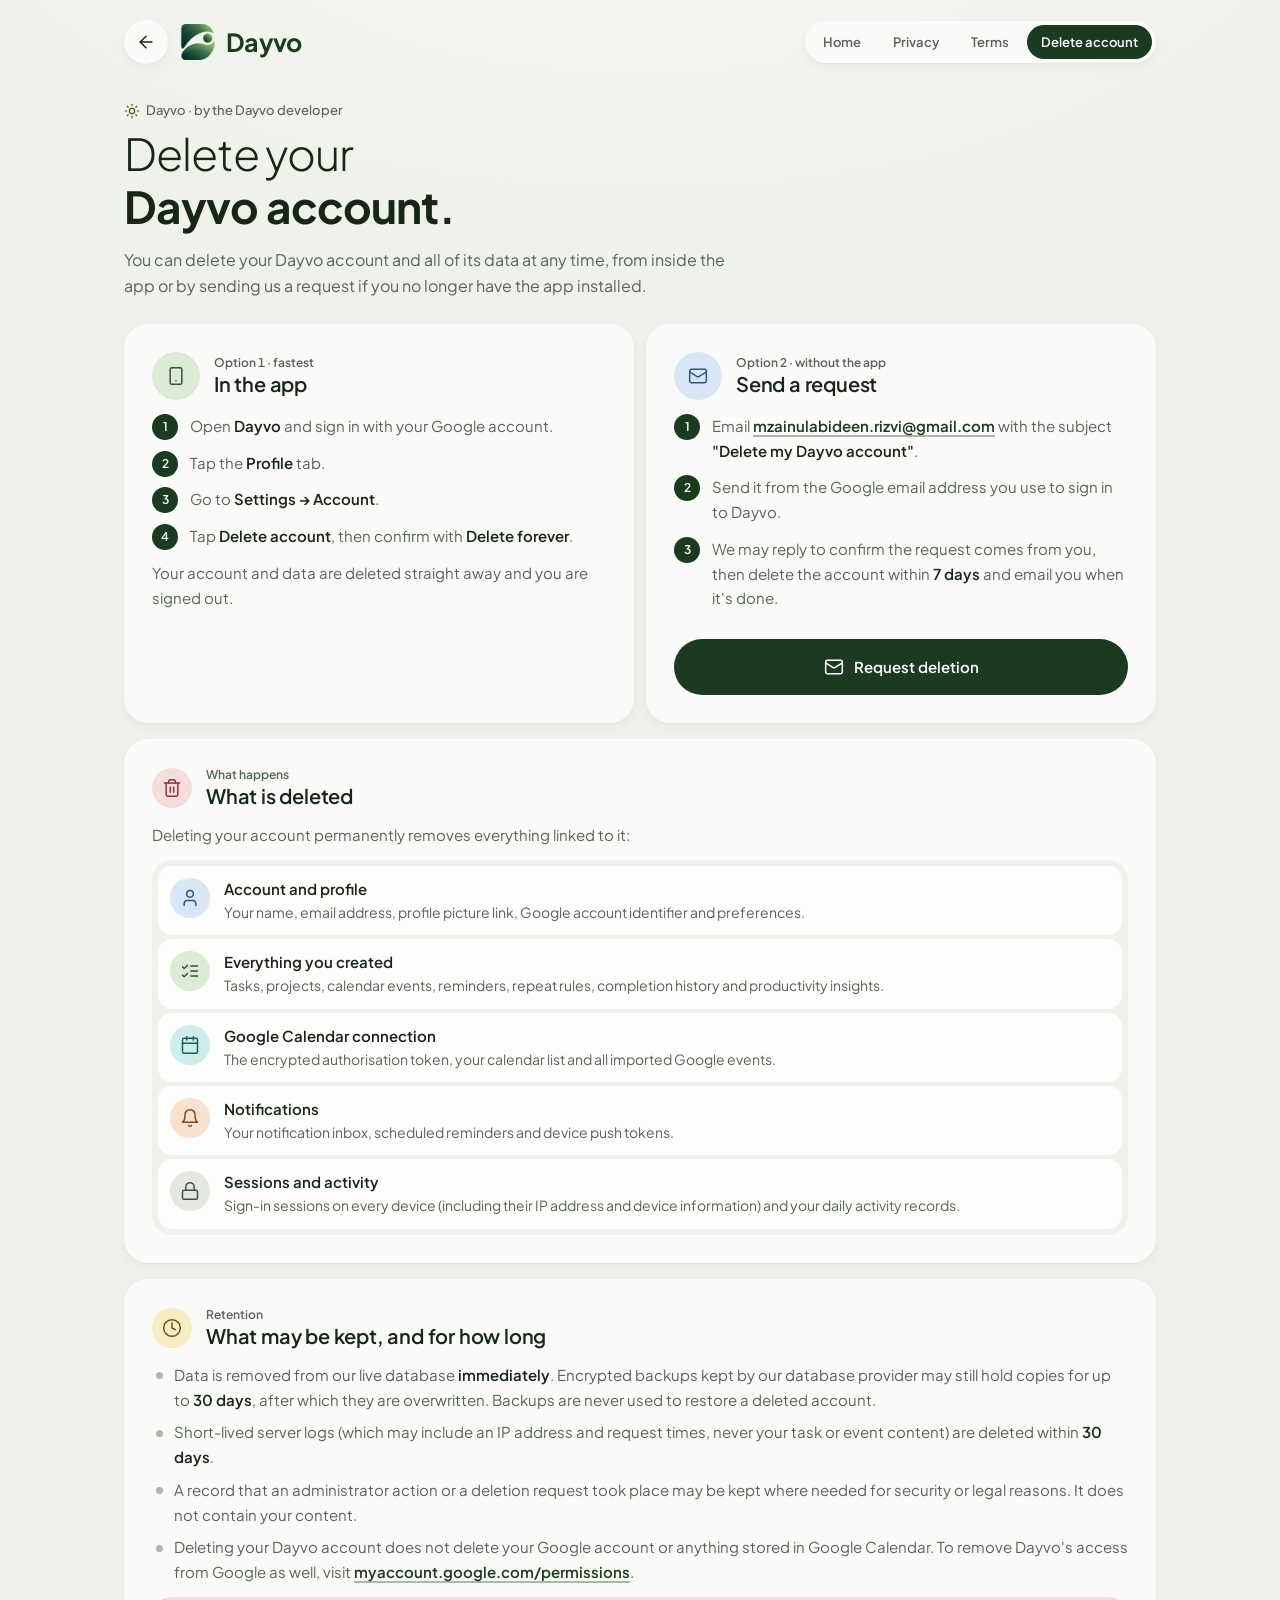
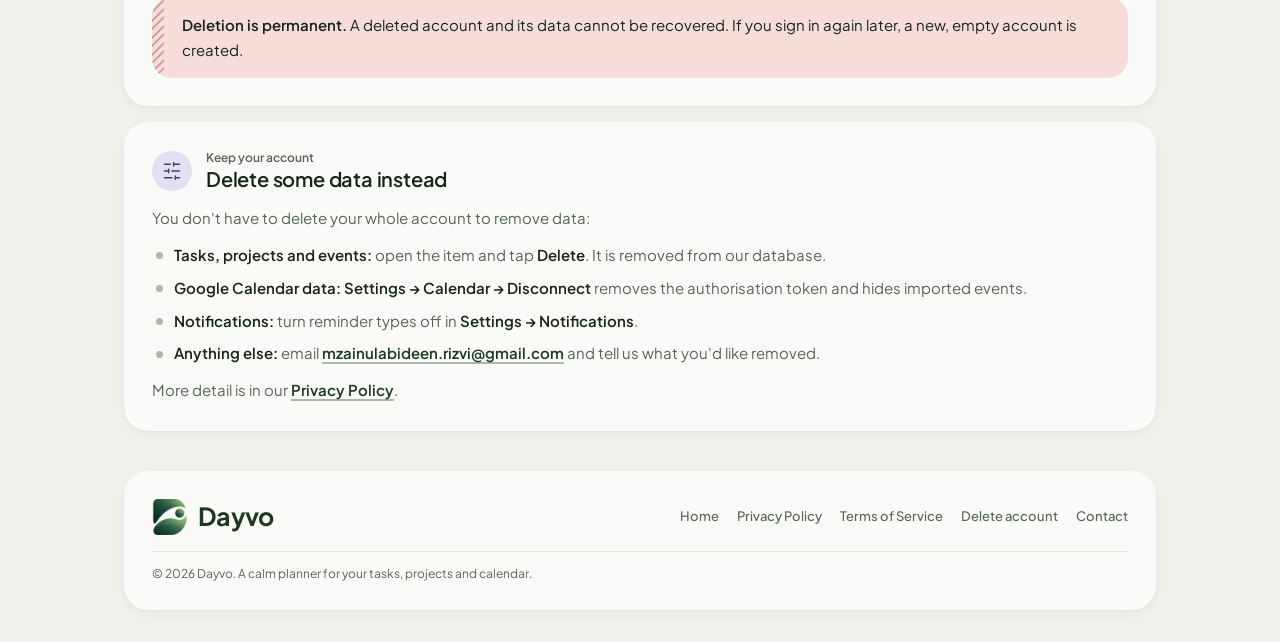
==== delete-account.html @ 05c5cc8e "Add files via upload" ====
<!doctype html>
<html lang="en">
  <head>
    <meta charset="utf-8" />
    <meta name="viewport" content="width=device-width, initial-scale=1, viewport-fit=cover" />
    <title>Delete Your Account · Dayvo</title>
    <meta
      name="description"
      content="How to delete your Dayvo account and data, in the app or by request, and what is deleted."
    />
    <meta name="theme-color" content="#EEF2EA" />
    <link rel="icon" type="image/png" href="assets/favicon.png" />
    <link rel="apple-touch-icon" href="assets/apple-touch-icon.png" />
    <link rel="preconnect" href="https://fonts.googleapis.com" />
    <link rel="preconnect" href="https://fonts.gstatic.com" crossorigin />
    <link
      rel="stylesheet"
      href="https://fonts.googleapis.com/css2?family=Plus+Jakarta+Sans:wght@300;400;500;600;700&display=swap"
    />
    <link rel="stylesheet" href="assets/styles.css" />
  </head>
  <body>
    <svg width="0" height="0" style="position: absolute" aria-hidden="true">
      <symbol id="i-back" viewBox="0 0 24 24"><path d="m12 19-7-7 7-7" /><path d="M19 12H5" /></symbol>
      <symbol id="i-chevron" viewBox="0 0 24 24"><path d="m9 18 6-6-6-6" /></symbol>
      <symbol id="i-sun" viewBox="0 0 24 24"><circle cx="12" cy="12" r="4" /><path d="M12 2v2" /><path d="M12 20v2" /><path d="m4.93 4.93 1.41 1.41" /><path d="m17.66 17.66 1.41 1.41" /><path d="M2 12h2" /><path d="M20 12h2" /><path d="m6.34 17.66-1.41 1.41" /><path d="m19.07 4.93-1.41 1.41" /></symbol>
      <symbol id="i-phone" viewBox="0 0 24 24"><rect width="14" height="20" x="5" y="2" rx="2" ry="2" /><path d="M12 18h.01" /></symbol>
      <symbol id="i-mail" viewBox="0 0 24 24"><rect width="20" height="16" x="2" y="4" rx="2" /><path d="m22 7-8.97 5.7a1.94 1.94 0 0 1-2.06 0L2 7" /></symbol>
      <symbol id="i-trash" viewBox="0 0 24 24"><path d="M3 6h18" /><path d="M19 6v14c0 1-1 2-2 2H7c-1 0-2-1-2-2V6" /><path d="M8 6V4c0-1 1-2 2-2h4c1 0 2 1 2 2v2" /><path d="M10 11v6" /><path d="M14 11v6" /></symbol>
      <symbol id="i-clock" viewBox="0 0 24 24"><circle cx="12" cy="12" r="10" /><path d="M12 6v6l4 2" /></symbol>
      <symbol id="i-list" viewBox="0 0 24 24"><path d="m3 17 2 2 4-4" /><path d="m3 7 2 2 4-4" /><path d="M13 6h8" /><path d="M13 12h8" /><path d="M13 18h8" /></symbol>
      <symbol id="i-calendar" viewBox="0 0 24 24"><rect width="18" height="18" x="3" y="4" rx="2" /><path d="M16 2v4" /><path d="M8 2v4" /><path d="M3 10h18" /></symbol>
      <symbol id="i-user" viewBox="0 0 24 24"><path d="M19 21v-2a4 4 0 0 0-4-4H9a4 4 0 0 0-4 4v2" /><circle cx="12" cy="7" r="4" /></symbol>
      <symbol id="i-sliders" viewBox="0 0 24 24"><path d="M21 4h-7" /><path d="M10 4H3" /><path d="M21 12h-9" /><path d="M8 12H3" /><path d="M21 20h-5" /><path d="M12 20H3" /><path d="M14 2v4" /><path d="M8 10v4" /><path d="M16 18v4" /></symbol>
      <symbol id="i-bell" viewBox="0 0 24 24"><path d="M6 8a6 6 0 0 1 12 0c0 7 3 9 3 9H3s3-2 3-9" /><path d="M10.3 21a1.94 1.94 0 0 0 3.4 0" /></symbol>
      <symbol id="i-lock" viewBox="0 0 24 24"><rect width="18" height="11" x="3" y="11" rx="2" ry="2" /><path d="M7 11V7a5 5 0 0 1 10 0v4" /></symbol>
    </svg>

    <a class="skip" href="#main">Skip to content</a>

    <div class="shell">
      <header class="topbar">
        <div class="topbar__left">
          <a class="icon-btn" href="index.html" aria-label="Back to Dayvo home">
            <svg class="ic"><use href="#i-back" /></svg>
          </a>
          <a class="brand" href="index.html" aria-label="Dayvo home">
            <img src="assets/dayvo-mark.png" alt="" width="36" height="36" />
            <span>Dayvo</span>
          </a>
        </div>
        <nav class="pillnav" aria-label="Legal">
          <a href="index.html">Home</a>
          <a href="privacy.html">Privacy</a>
          <a href="terms.html">Terms</a>
          <a href="delete-account.html" aria-current="page">Delete account</a>
        </nav>
      </header>

      <section class="hero">
        <p class="greeting">
          <svg class="ic ic--sm"><use href="#i-sun" /></svg>
          Dayvo · by the Dayvo developer
        </p>
        <h1 class="headline">
          <span>Delete your</span>
          <strong>Dayvo account.</strong>
        </h1>
        <p class="lede">
          You can delete your Dayvo account and all of its data at any time, from inside the app
          or by sending us a request if you no longer have the app installed.
        </p>
      </section>

      <main class="content" id="main">
        <div class="bento bento--pair">
          <!-- Option 1 -->
          <section class="card sec">
            <div class="sec__head">
              <span class="tone tone--mint tone--lg"><svg class="ic"><use href="#i-phone" /></svg></span>
              <div><span class="sec__num">Option 1 · fastest</span><h2>In the app</h2></div>
            </div>
            <ol class="list">
              <li>Open <strong>Dayvo</strong> and sign in with your Google account.</li>
              <li>Tap the <strong>Profile</strong> tab.</li>
              <li>Go to <strong>Settings → Account</strong>.</li>
              <li>Tap <strong>Delete account</strong>, then confirm with <strong>Delete forever</strong>.</li>
            </ol>
            <p>Your account and data are deleted straight away and you are signed out.</p>
          </section>

          <!-- Option 2 -->
          <section class="card sec">
            <div class="sec__head">
              <span class="tone tone--sky tone--lg"><svg class="ic"><use href="#i-mail" /></svg></span>
              <div><span class="sec__num">Option 2 · without the app</span><h2>Send a request</h2></div>
            </div>
            <ol class="list">
              <li>
                Email <a href="mailto:mzainulabideen.rizvi@gmail.com?subject=Delete%20my%20Dayvo%20account">mzainulabideen.rizvi@gmail.com</a>
                with the subject <strong>"Delete my Dayvo account"</strong>.
              </li>
              <li>Send it from the Google email address you use to sign in to Dayvo.</li>
              <li>
                We may reply to confirm the request comes from you, then delete the account within
                <strong>7 days</strong> and email you when it's done.
              </li>
            </ol>
            <a class="btn" href="mailto:mzainulabideen.rizvi@gmail.com?subject=Delete%20my%20Dayvo%20account&amp;body=Please%20delete%20my%20Dayvo%20account%20and%20all%20associated%20data.">
              <svg class="ic"><use href="#i-mail" /></svg>
              Request deletion
            </a>
          </section>
        </div>

        <section class="card sec" id="what">
          <div class="sec__head">
            <span class="tone tone--rose"><svg class="ic"><use href="#i-trash" /></svg></span>
            <div><span class="sec__num">What happens</span><h2>What is deleted</h2></div>
          </div>
          <p>Deleting your account permanently removes everything linked to it:</p>
          <div class="rows">
            <div class="row">
              <span class="tone tone--sky"><svg class="ic"><use href="#i-user" /></svg></span>
              <div class="row__body">
                <span class="row__title">Account and profile</span>
                <span class="row__text">Your name, email address, profile picture link, Google account identifier and preferences.</span>
              </div>
            </div>
            <div class="row">
              <span class="tone tone--mint"><svg class="ic"><use href="#i-list" /></svg></span>
              <div class="row__body">
                <span class="row__title">Everything you created</span>
                <span class="row__text">Tasks, projects, calendar events, reminders, repeat rules, completion history and productivity insights.</span>
              </div>
            </div>
            <div class="row">
              <span class="tone tone--aqua"><svg class="ic"><use href="#i-calendar" /></svg></span>
              <div class="row__body">
                <span class="row__title">Google Calendar connection</span>
                <span class="row__text">The encrypted authorisation token, your calendar list and all imported Google events.</span>
              </div>
            </div>
            <div class="row">
              <span class="tone tone--peach"><svg class="ic"><use href="#i-bell" /></svg></span>
              <div class="row__body">
                <span class="row__title">Notifications</span>
                <span class="row__text">Your notification inbox, scheduled reminders and device push tokens.</span>
              </div>
            </div>
            <div class="row">
              <span class="tone tone--stone"><svg class="ic"><use href="#i-lock" /></svg></span>
              <div class="row__body">
                <span class="row__title">Sessions and activity</span>
                <span class="row__text">Sign-in sessions on every device (including their IP address and device information) and your daily activity records.</span>
              </div>
            </div>
          </div>
        </section>

        <section class="card sec" id="retention">
          <div class="sec__head">
            <span class="tone tone--butter"><svg class="ic"><use href="#i-clock" /></svg></span>
            <div><span class="sec__num">Retention</span><h2>What may be kept, and for how long</h2></div>
          </div>
          <ul>
            <li>
              Data is removed from our live database <strong>immediately</strong>. Encrypted backups
              kept by our database provider may still hold copies for up to <strong>30 days</strong>,
              after which they are overwritten. Backups are never used to restore a deleted account.
            </li>
            <li>
              Short-lived server logs (which may include an IP address and request times, never
              your task or event content) are deleted within <strong>30 days</strong>.
            </li>
            <li>
              A record that an administrator action or a deletion request took place may be kept
              where needed for security or legal reasons. It does not contain your content.
            </li>
            <li>
              Deleting your Dayvo account does not delete your Google account or anything stored
              in Google Calendar. To remove Dayvo's access from Google as well, visit
              <a href="https://myaccount.google.com/permissions" rel="noopener">myaccount.google.com/permissions</a>.
            </li>
          </ul>
          <div class="callout callout--danger">
            <p><strong>Deletion is permanent.</strong> A deleted account and its data cannot be recovered. If you sign in again later, a new, empty account is created.</p>
          </div>
        </section>

        <section class="card sec" id="partial">
          <div class="sec__head">
            <span class="tone tone--lavender"><svg class="ic"><use href="#i-sliders" /></svg></span>
            <div><span class="sec__num">Keep your account</span><h2>Delete some data instead</h2></div>
          </div>
          <p>You don't have to delete your whole account to remove data:</p>
          <ul>
            <li><strong>Tasks, projects and events:</strong> open the item and tap <strong>Delete</strong>. It is removed from our database.</li>
            <li><strong>Google Calendar data:</strong> <strong>Settings → Calendar → Disconnect</strong> removes the authorisation token and hides imported events.</li>
            <li><strong>Notifications:</strong> turn reminder types off in <strong>Settings → Notifications</strong>.</li>
            <li>
              <strong>Anything else:</strong> email
              <a href="mailto:mzainulabideen.rizvi@gmail.com?subject=Dayvo%20data%20request">mzainulabideen.rizvi@gmail.com</a>
              and tell us what you'd like removed.
            </li>
          </ul>
          <p>More detail is in our <a href="privacy.html">Privacy Policy</a>.</p>
        </section>
      </main>

      <footer class="footer">
        <div class="card">
          <a class="brand" href="index.html" aria-label="Dayvo home">
            <img src="assets/dayvo-mark.png" alt="" width="36" height="36" />
            <span>Dayvo</span>
          </a>
          <nav aria-label="Footer">
            <a href="index.html">Home</a>
            <a href="privacy.html">Privacy Policy</a>
            <a href="terms.html">Terms of Service</a>
            <a href="delete-account.html">Delete account</a>
            <a href="mailto:mzainulabideen.rizvi@gmail.com">Contact</a>
          </nav>
          <small>© 2026 Dayvo. A calm planner for your tasks, projects and calendar.</small>
        </div>
      </footer>
    </div>
  </body>
</html>
---- assets/styles.css ----
/*
 * Dayvo legal pages: the app's Soft Organic Bento design system on the web.
 * Colors are the Green theme from packages/ui/src/tokens (the app's default theme);
 * spacing, radius, type and elevation follow IMPLEMENTATION_PLAN.md §4.2.
 */

:root {
  /* Theme: green */
  --bg: #eef2ea;
  --glow: #f7f9f3;
  --surface: #fafbf8;
  --surface-2: #e3ebdd;
  --elevated: #fdfefc;
  --primary: #1b3a20;
  --primary-soft: #d9e6d3;
  --on-primary: #ffffff;
  --secondary: #a9bca3;
  --text: #172619;
  --text-2: #56645a;
  --text-3: #869185;
  --border: #e0e7db;
  --hatch: rgba(23, 38, 25, 0.16);

  /* Accent pastels {bg, ink} */
  --mint: #dcebd4;
  --mint-ink: #2b5530;
  --lavender: #e4e0f4;
  --lavender-ink: #483d78;
  --rose: #f7dcdd;
  --rose-ink: #843539;
  --butter: #f6ebc3;
  --butter-ink: #654f12;
  --aqua: #cdedec;
  --aqua-ink: #1c5856;
  --sky: #d8e6f6;
  --sky-ink: #2c5680;
  --peach: #f8e1cf;
  --peach-ink: #80461c;
  --stone: #e5e7e2;
  --stone-ink: #454b45;

  --danger: #9e3730;
  --danger-soft: #f6ddda;

  /* Scales */
  --r-sm: 10px;
  --r-md: 14px;
  --r-lg: 20px;
  --r-xl: 24px;
  --r-2xl: 28px;
  --r-pill: 999px;
  --shadow-soft: 0 1px 2px rgba(23, 38, 25, 0.03), 0 4px 12px rgba(23, 38, 25, 0.04);
  --shadow-raised: 0 8px 20px rgba(23, 38, 25, 0.06);
  --ease: cubic-bezier(0.2, 0, 0, 1);

  --font: 'Plus Jakarta Sans', ui-sans-serif, system-ui, -apple-system, 'Segoe UI', sans-serif;
  color-scheme: light;
}

*,
*::before,
*::after {
  box-sizing: border-box;
}

html {
  -webkit-text-size-adjust: 100%;
  scroll-behavior: smooth;
  scroll-padding-top: 24px;
}

body {
  margin: 0;
  min-height: 100vh;
  font-family: var(--font);
  font-size: 15px;
  line-height: 1.65;
  color: var(--text);
  background:
    radial-gradient(1100px 560px at 50% -160px, var(--glow) 0%, rgba(247, 249, 243, 0) 72%),
    var(--bg);
  background-repeat: no-repeat;
  -webkit-font-smoothing: antialiased;
  -moz-osx-font-smoothing: grayscale;
  overflow-x: hidden;
}

img,
svg {
  display: block;
}

a {
  color: var(--primary);
  font-weight: 600;
  text-decoration: underline;
  text-decoration-color: var(--secondary);
  text-decoration-thickness: 1.5px;
  text-underline-offset: 3px;
  transition: text-decoration-color 150ms var(--ease);
}

a:hover {
  text-decoration-color: var(--primary);
}

:focus-visible {
  outline: 2px solid var(--primary);
  outline-offset: 3px;
  border-radius: 6px;
}

::selection {
  background: var(--primary-soft);
}

/* ---------- Layout ---------- */

.shell {
  width: 100%;
  max-width: 1080px;
  margin: 0 auto;
  padding: 0 16px;
}

@media (min-width: 640px) {
  .shell {
    padding: 0 24px;
  }
}

.skip {
  position: absolute;
  left: 16px;
  top: -60px;
  padding: 10px 18px;
  background: var(--primary);
  color: var(--on-primary);
  border-radius: var(--r-pill);
  z-index: 10;
  text-decoration: none;
}

.skip:focus {
  top: 16px;
}

/* ---------- Top bar ---------- */

.topbar {
  display: flex;
  align-items: center;
  justify-content: space-between;
  gap: 12px;
  padding: 20px 0 8px;
}

.topbar__left {
  display: flex;
  align-items: center;
  gap: 12px;
  min-width: 0;
}

.brand {
  display: inline-flex;
  align-items: center;
  gap: 10px;
  text-decoration: none;
  color: var(--primary);
}

.brand img {
  width: 36px;
  height: 36px;
}

.brand span {
  font-size: 25px;
  line-height: 1;
  font-weight: 700;
  letter-spacing: -0.7px;
}

/* Circular surface icon button (IconButton, 44). */
.icon-btn {
  flex: none;
  display: inline-grid;
  place-items: center;
  width: 44px;
  height: 44px;
  border-radius: 50%;
  background: var(--surface);
  color: var(--text);
  box-shadow: var(--shadow-soft);
  text-decoration: none;
  transition: transform 150ms var(--ease);
}

.icon-btn:hover {
  transform: scale(0.96);
}

/* Pill navigation (SoftTab look). */
.pillnav {
  display: flex;
  gap: 4px;
  padding: 4px;
  background: var(--surface);
  border-radius: var(--r-pill);
  box-shadow: var(--shadow-soft);
}

.pillnav a {
  padding: 8px 14px;
  border-radius: var(--r-pill);
  font-size: 13px;
  line-height: 18px;
  font-weight: 600;
  color: var(--text-2);
  text-decoration: none;
  white-space: nowrap;
  transition: background 150ms var(--ease), color 150ms var(--ease);
}

.pillnav a:hover {
  color: var(--text);
  background: var(--surface-2);
}

.pillnav a[aria-current='page'] {
  background: var(--primary);
  color: var(--on-primary);
}

@media (max-width: 719px) {
  .topbar .pillnav {
    display: none;
  }
}

/* ---------- Icons ---------- */

.ic {
  width: 20px;
  height: 20px;
  fill: none;
  stroke: currentColor;
  stroke-width: 1.75;
  stroke-linecap: round;
  stroke-linejoin: round;
}

.ic--sm {
  width: 16px;
  height: 16px;
}

/* SoftIconContainer: pastel circle, ink icon. */
.tone {
  flex: none;
  display: inline-grid;
  place-items: center;
  width: 40px;
  height: 40px;
  border-radius: 50%;
}

.tone--lg {
  width: 48px;
  height: 48px;
}

.tone--mint { background: var(--mint); color: var(--mint-ink); }
.tone--lavender { background: var(--lavender); color: var(--lavender-ink); }
.tone--rose { background: var(--rose); color: var(--rose-ink); }
.tone--butter { background: var(--butter); color: var(--butter-ink); }
.tone--aqua { background: var(--aqua); color: var(--aqua-ink); }
.tone--sky { background: var(--sky); color: var(--sky-ink); }
.tone--peach { background: var(--peach); color: var(--peach-ink); }
.tone--stone { background: var(--stone); color: var(--stone-ink); }
.tone--primary { background: var(--primary); color: var(--on-primary); }

/* ---------- Hero ---------- */

.hero {
  padding: 28px 0 24px;
}

.greeting {
  display: flex;
  align-items: center;
  gap: 6px;
  margin: 0 0 6px;
  font-size: 13px;
  font-weight: 500;
  color: var(--text-2);
}

.greeting .ic {
  color: var(--butter-ink);
}

/* SplitHeadline: light line over bold line. */
.headline {
  margin: 0;
  font-size: clamp(28px, 5.4vw, 44px);
  line-height: 1.2;
  letter-spacing: -0.02em;
  color: var(--text);
}

.headline span {
  display: block;
  font-weight: 300;
}

.headline strong {
  display: block;
  font-weight: 700;
}

.lede {
  max-width: 620px;
  margin: 14px 0 0;
  font-size: 16px;
  color: var(--text-2);
}

.meta {
  display: flex;
  flex-wrap: wrap;
  gap: 8px;
  margin-top: 20px;
}

/* PillButton: surface pill with a trailing icon. */
.pill {
  display: inline-flex;
  align-items: center;
  gap: 8px;
  padding: 9px 16px;
  background: var(--surface);
  border-radius: var(--r-pill);
  box-shadow: var(--shadow-soft);
  font-size: 13px;
  line-height: 18px;
  font-weight: 500;
  color: var(--text);
}

.pill .ic {
  color: var(--primary);
}

/* ---------- Cards ---------- */

.card {
  background: var(--surface);
  border-radius: var(--r-xl);
  box-shadow: var(--shadow-soft);
  padding: 20px;
}

@media (min-width: 640px) {
  .card {
    padding: 28px;
  }
}

.card--tonal {
  background: var(--surface-2);
  box-shadow: none;
}

.card--soft {
  background: var(--primary-soft);
  box-shadow: none;
}

/* ---------- Bento "at a glance" (StatCard layout) ---------- */

.section-title {
  margin: 0 0 12px;
  font-size: 16px;
  line-height: 22px;
  font-weight: 600;
}

.bento {
  display: grid;
  grid-template-columns: repeat(2, minmax(0, 1fr));
  gap: 12px;
}

@media (min-width: 900px) {
  .bento {
    grid-template-columns: repeat(4, minmax(0, 1fr));
  }
}

.bento--pair {
  grid-template-columns: repeat(auto-fit, minmax(min(100%, 320px), 1fr));
}

@media (min-width: 900px) {
  .bento--pair {
    grid-template-columns: repeat(2, minmax(0, 1fr));
  }
}

.bento--pair .btn {
  width: 100%;
  margin-top: 16px;
}

.stat {
  display: flex;
  flex-direction: column;
  gap: 14px;
  min-height: 150px;
  padding: 16px;
  background: var(--surface);
  border-radius: var(--r-xl);
  box-shadow: var(--shadow-soft);
}

.stat__label {
  margin-top: auto;
  font-size: 14px;
  line-height: 20px;
  font-weight: 600;
  color: var(--text);
}

.stat__label small {
  display: block;
  margin-top: 2px;
  font-size: 12px;
  line-height: 17px;
  font-weight: 500;
  color: var(--text-2);
}

/* ---------- Document layout ---------- */

.doc {
  display: grid;
  gap: 16px;
  padding: 24px 0 8px;
}

@media (min-width: 960px) {
  .doc {
    grid-template-columns: 260px minmax(0, 1fr);
    gap: 24px;
    align-items: start;
  }
}

/* Table of contents: sticky card on desktop, scrolling chips on phones. */
.toc {
  padding: 16px;
}

.toc h2 {
  margin: 0 0 10px 6px;
  font-size: 12px;
  line-height: 16px;
  font-weight: 600;
  letter-spacing: 0.06em;
  text-transform: uppercase;
  color: var(--text-2);
}

.toc ol {
  list-style: none;
  margin: 0;
  padding: 0;
  counter-reset: toc;
}

.toc li {
  counter-increment: toc;
}

.toc a {
  display: flex;
  align-items: baseline;
  gap: 10px;
  padding: 7px 10px;
  border-radius: var(--r-sm);
  font-size: 13px;
  line-height: 18px;
  font-weight: 500;
  color: var(--text-2);
  text-decoration: none;
  transition: background 150ms var(--ease), color 150ms var(--ease);
}

.toc a::before {
  content: counter(toc, decimal-leading-zero);
  font-size: 11px;
  font-weight: 600;
  color: var(--text-3);
  font-variant-numeric: tabular-nums;
}

.toc a:hover {
  background: var(--surface-2);
  color: var(--text);
}

@media (min-width: 960px) {
  .toc {
    position: sticky;
    top: 24px;
    max-height: calc(100vh - 48px);
    overflow: auto;
  }
}

@media (max-width: 959px) {
  .toc {
    padding: 14px 0 14px 14px;
    overflow: hidden;
  }

  .toc h2 {
    margin-left: 2px;
  }

  .toc ol {
    display: flex;
    gap: 8px;
    overflow-x: auto;
    padding: 2px 14px 2px 0;
    scrollbar-width: none;
  }

  .toc ol::-webkit-scrollbar {
    display: none;
  }

  .toc a {
    white-space: nowrap;
    padding: 8px 14px;
    border-radius: var(--r-pill);
    background: var(--bg);
  }
}

.content {
  display: grid;
  gap: 16px;
  min-width: 0;
}

/* One numbered section per card. */
.sec__head {
  display: flex;
  align-items: center;
  gap: 14px;
  margin-bottom: 14px;
}

.sec__num {
  display: block;
  font-size: 12px;
  line-height: 16px;
  font-weight: 600;
  color: var(--text-2);
  font-variant-numeric: tabular-nums;
}

.sec h2 {
  margin: 0;
  font-size: 20px;
  line-height: 26px;
  font-weight: 600;
  letter-spacing: -0.01em;
}

.sec h3 {
  margin: 22px 0 6px;
  font-size: 16px;
  line-height: 22px;
  font-weight: 600;
}

.sec p {
  margin: 0 0 12px;
  color: var(--text-2);
}

.sec p:last-child {
  margin-bottom: 0;
}

.sec strong {
  color: var(--text);
  font-weight: 600;
}

.sec code {
  padding: 1px 7px;
  border-radius: var(--r-pill);
  background: var(--surface-2);
  color: var(--text);
  font-family: ui-monospace, 'SF Mono', Menlo, Consolas, monospace;
  font-size: 0.86em;
}

.sec ul,
.sec ol.list {
  margin: 0 0 12px;
  padding: 0;
  list-style: none;
  color: var(--text-2);
}

.sec ul li,
.sec ol.list li {
  position: relative;
  padding-left: 22px;
  margin-bottom: 8px;
}

.sec ul li::before {
  content: '';
  position: absolute;
  left: 4px;
  top: 0.62em;
  width: 7px;
  height: 7px;
  border-radius: 50%;
  background: var(--secondary);
}

.sec ol.list {
  counter-reset: step;
}

.sec ol.list li {
  counter-increment: step;
  padding-left: 38px;
  margin-bottom: 12px;
}

.sec ol.list li::before {
  content: counter(step);
  position: absolute;
  left: 0;
  top: 0;
  display: grid;
  place-items: center;
  width: 26px;
  height: 26px;
  border-radius: 50%;
  background: var(--primary);
  color: var(--on-primary);
  font-size: 12px;
  line-height: 1;
  font-weight: 600;
}

.sec ul:last-child,
.sec ol.list:last-child {
  margin-bottom: 0;
}

/* SoftList: grouped rows with a pastel icon, label and detail. */
.rows {
  display: grid;
  gap: 2px;
  margin: 4px 0 14px;
  padding: 6px;
  background: var(--bg);
  border-radius: var(--r-lg);
}

.rows:last-child {
  margin-bottom: 0;
}

.row {
  display: flex;
  gap: 14px;
  padding: 12px;
  border-radius: var(--r-md);
  background: var(--elevated);
}

.row + .row {
  margin-top: 2px;
}

.row__body {
  min-width: 0;
}

.row__title {
  display: block;
  font-size: 15px;
  line-height: 21px;
  font-weight: 600;
  color: var(--text);
}

.row__text {
  display: block;
  margin-top: 2px;
  font-size: 14px;
  line-height: 1.6;
  color: var(--text-2);
}

/* Chips (SoftChip). */
.chips {
  display: flex;
  flex-wrap: wrap;
  gap: 8px;
  margin: 4px 0 14px;
  padding: 0;
  list-style: none;
}

.chips li {
  padding: 6px 12px;
  border-radius: var(--r-pill);
  font-size: 13px;
  line-height: 18px;
  font-weight: 500;
  background: var(--stone);
  color: var(--stone-ink);
}

.chips--no li {
  background: var(--mint);
  color: var(--mint-ink);
}

/* Callout on a tonal surface with a hatched edge (break block look). */
.callout {
  position: relative;
  margin: 4px 0 14px;
  padding: 16px 18px 16px 30px;
  border-radius: var(--r-lg);
  background: var(--primary-soft);
  color: var(--text);
  overflow: hidden;
}

.callout::before {
  content: '';
  position: absolute;
  inset: 0 auto 0 0;
  width: 12px;
  background: repeating-linear-gradient(
    -45deg,
    var(--primary) 0 2px,
    transparent 2px 6px
  );
  opacity: 0.35;
}

.callout p {
  margin: 0;
  color: var(--text);
}

.callout:last-child {
  margin-bottom: 0;
}

.callout--danger {
  background: var(--danger-soft);
}

.callout--danger::before {
  background: repeating-linear-gradient(-45deg, var(--danger) 0 2px, transparent 2px 6px);
}

/* ActionCard: pill card, dark circle icon, title + subtitle, chevron. */
.action {
  display: flex;
  align-items: center;
  gap: 14px;
  padding: 10px 18px 10px 10px;
  background: var(--surface);
  border-radius: var(--r-pill);
  box-shadow: var(--shadow-soft);
  color: var(--text);
  text-decoration: none;
  font-weight: 400;
  transition: transform 150ms var(--ease), box-shadow 150ms var(--ease);
}

.action:hover {
  transform: translateY(-1px);
  box-shadow: var(--shadow-raised);
}

.action .tone {
  width: 48px;
  height: 48px;
}

.action__body {
  flex: 1;
  min-width: 0;
}

.action__title {
  display: block;
  font-size: 15px;
  line-height: 21px;
  font-weight: 600;
}

.action__sub {
  display: block;
  font-size: 13px;
  line-height: 18px;
  color: var(--text-2);
  overflow-wrap: anywhere;
}

.action > .ic:last-child {
  flex: none;
  color: var(--text);
}

.action--inset {
  background: var(--elevated);
  box-shadow: none;
  border: 1px solid var(--border);
}

.actions {
  display: grid;
  gap: 12px;
}

/* Primary pill button (SoftButton, 56). */
.btn {
  display: inline-flex;
  align-items: center;
  justify-content: center;
  gap: 10px;
  min-height: 56px;
  padding: 0 28px;
  border-radius: var(--r-pill);
  background: var(--primary);
  color: var(--on-primary);
  font-size: 15px;
  font-weight: 600;
  text-decoration: none;
  transition: transform 150ms var(--ease), opacity 150ms var(--ease);
}

.btn:hover {
  opacity: 0.92;
  transform: translateY(-1px);
}

.btn--ghost {
  background: var(--surface);
  color: var(--text);
  box-shadow: var(--shadow-soft);
}

/* ---------- Hatched activity bars (ProductivityChart) ---------- */

.bars {
  display: flex;
  align-items: flex-end;
  justify-content: space-between;
  gap: 10px;
  height: 180px;
  padding-top: 18px;
}

.bar {
  position: relative;
  flex: 1;
  max-width: 38px;
  border-radius: var(--r-pill);
  background:
    repeating-linear-gradient(-45deg, var(--hatch) 0 1.5px, transparent 1.5px 7px),
    var(--elevated);
}

.bar--on {
  background: var(--primary);
}

.bar--on::after {
  content: '';
  position: absolute;
  top: -14px;
  left: 50%;
  width: 10px;
  height: 10px;
  margin-left: -5px;
  border-radius: 50%;
  background: var(--primary);
  box-shadow: 0 0 0 3px var(--surface-2);
}

.days {
  display: flex;
  justify-content: space-between;
  gap: 10px;
  margin-top: 10px;
}

.days span {
  flex: 1;
  max-width: 38px;
  text-align: center;
  font-size: 11px;
  line-height: 14px;
  font-weight: 500;
  color: var(--text-2);
}

/* ---------- Home page ---------- */

.home-hero {
  display: grid;
  gap: 16px;
  padding: 16px 0 8px;
}

@media (min-width: 900px) {
  .home-hero {
    grid-template-columns: minmax(0, 1.15fr) minmax(0, 0.85fr);
    gap: 24px;
    align-items: stretch;
  }
}

.home-hero .card--intro {
  display: flex;
  flex-direction: column;
  justify-content: space-between;
  gap: 28px;
  padding: 28px 24px;
}

@media (min-width: 640px) {
  .home-hero .card--intro {
    padding: 40px;
  }
}

.cta-row {
  display: flex;
  flex-wrap: wrap;
  gap: 10px;
}

.activity-head {
  display: flex;
  align-items: center;
  gap: 12px;
}

.activity-head strong {
  display: block;
  font-size: 15px;
  line-height: 21px;
  font-weight: 600;
}

.activity-head small {
  display: block;
  font-size: 12px;
  line-height: 16px;
  color: var(--text-2);
}

.features {
  display: grid;
  grid-template-columns: repeat(2, minmax(0, 1fr));
  gap: 12px;
}

@media (min-width: 900px) {
  .features {
    grid-template-columns: repeat(3, minmax(0, 1fr));
  }
}

.feature {
  display: flex;
  flex-direction: column;
  gap: 12px;
  padding: 18px;
  background: var(--surface);
  border-radius: var(--r-xl);
  box-shadow: var(--shadow-soft);
}

.feature h3 {
  margin: 0;
  font-size: 15px;
  line-height: 21px;
  font-weight: 600;
}

.feature p {
  margin: 0;
  font-size: 13px;
  line-height: 1.55;
  color: var(--text-2);
}

.block {
  padding: 28px 0 0;
}

/* ---------- Footer ---------- */

.footer {
  margin: 40px 0 32px;
}

.footer .card {
  display: flex;
  flex-wrap: wrap;
  align-items: center;
  justify-content: space-between;
  gap: 16px 24px;
}

.footer nav {
  display: flex;
  flex-wrap: wrap;
  gap: 6px 18px;
}

.footer nav a {
  font-size: 13px;
  font-weight: 500;
  color: var(--text-2);
  text-decoration: none;
}

.footer nav a:hover {
  color: var(--primary);
}

.footer small {
  display: block;
  width: 100%;
  padding-top: 14px;
  border-top: 1px solid var(--border);
  font-size: 12px;
  line-height: 16px;
  color: var(--text-2);
}

/* ---------- Motion & print ---------- */

@media (prefers-reduced-motion: no-preference) {
  .rise {
    animation: rise 420ms var(--ease) both;
  }

  .rise:nth-child(2) { animation-delay: 60ms; }
  .rise:nth-child(3) { animation-delay: 120ms; }
  .rise:nth-child(4) { animation-delay: 180ms; }

  @keyframes rise {
    from {
      opacity: 0;
      transform: translateY(8px);
    }
    to {
      opacity: 1;
      transform: none;
    }
  }
}

@media (prefers-reduced-motion: reduce) {
  html {
    scroll-behavior: auto;
  }

  *,
  *::before,
  *::after {
    animation-duration: 0.01ms !important;
    transition-duration: 0.01ms !important;
  }
}

@media print {
  body {
    background: #fff;
    font-size: 11pt;
  }

  .topbar .pillnav,
  .toc,
  .footer nav,
  .skip,
  .icon-btn {
    display: none !important;
  }

  .doc {
    display: block;
  }

  .card,
  .stat {
    box-shadow: none;
    border: 1px solid var(--border);
    break-inside: avoid;
    margin-bottom: 12px;
  }
}
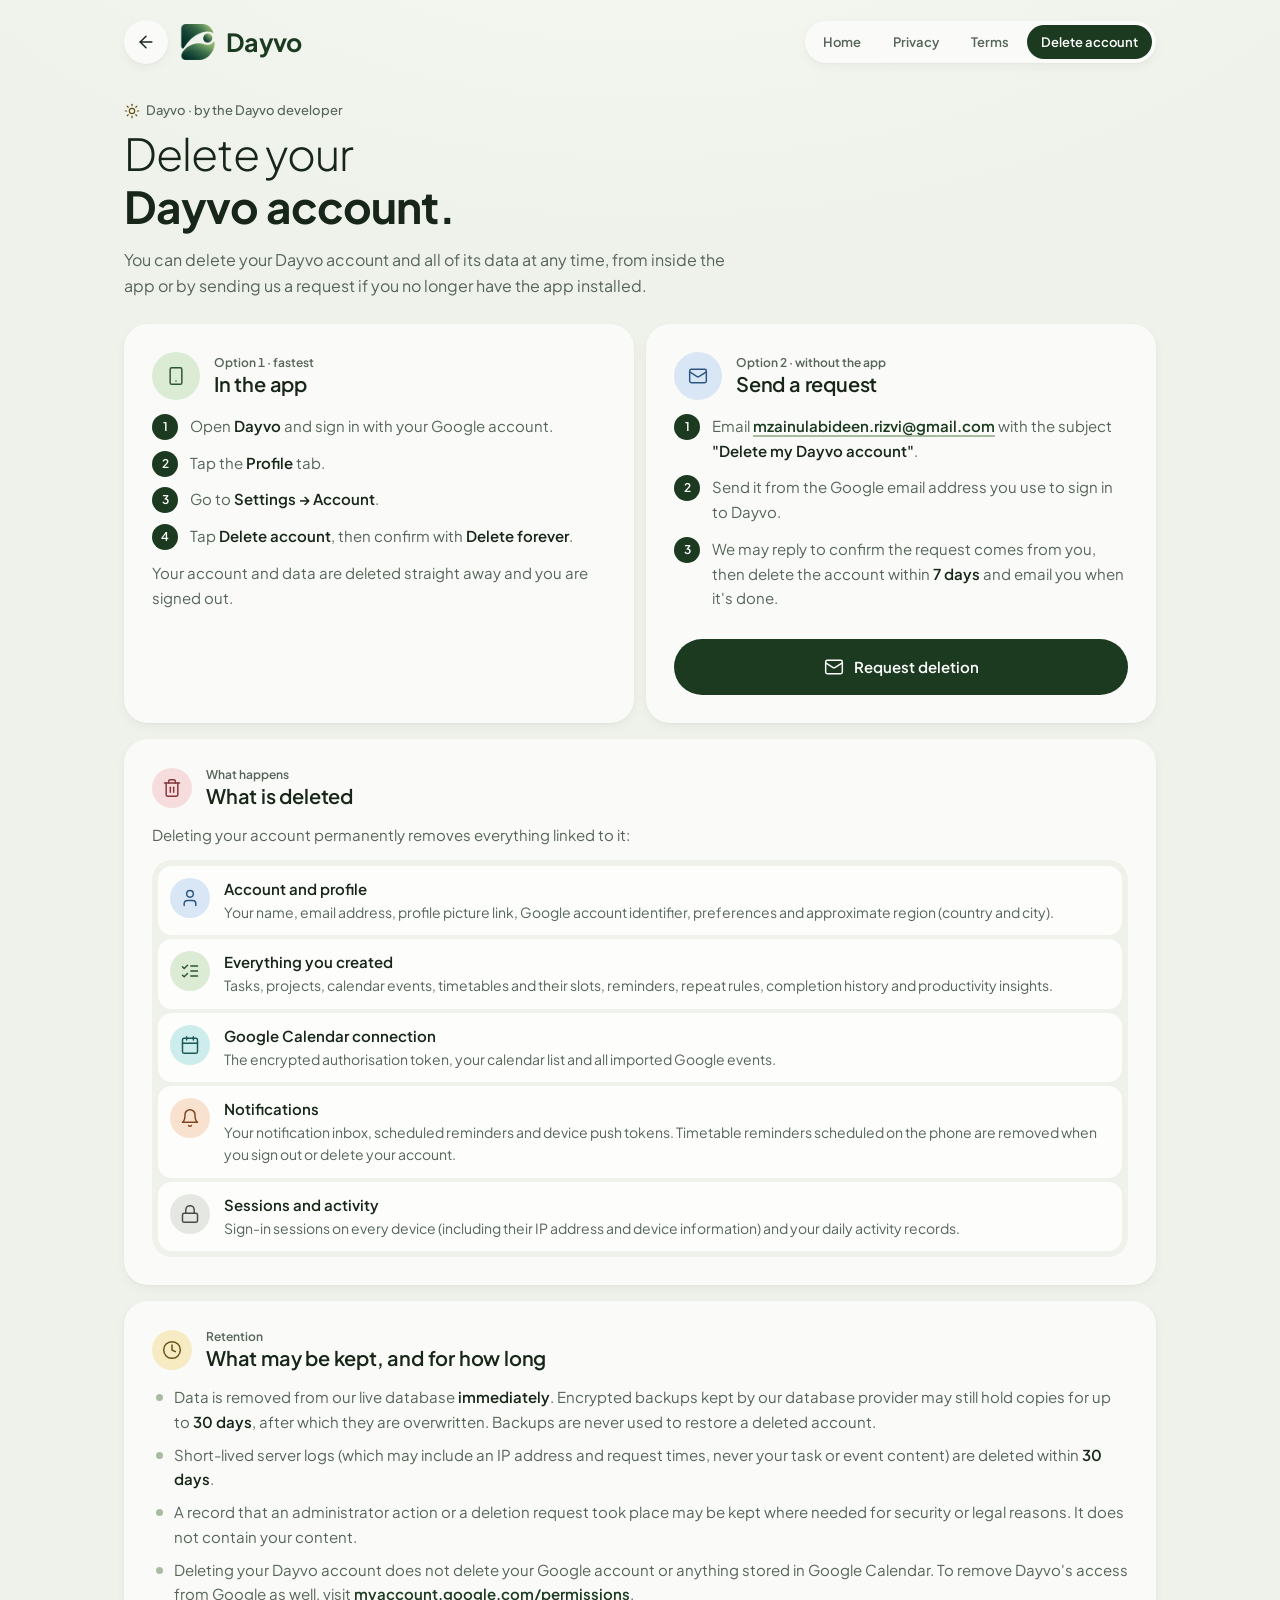
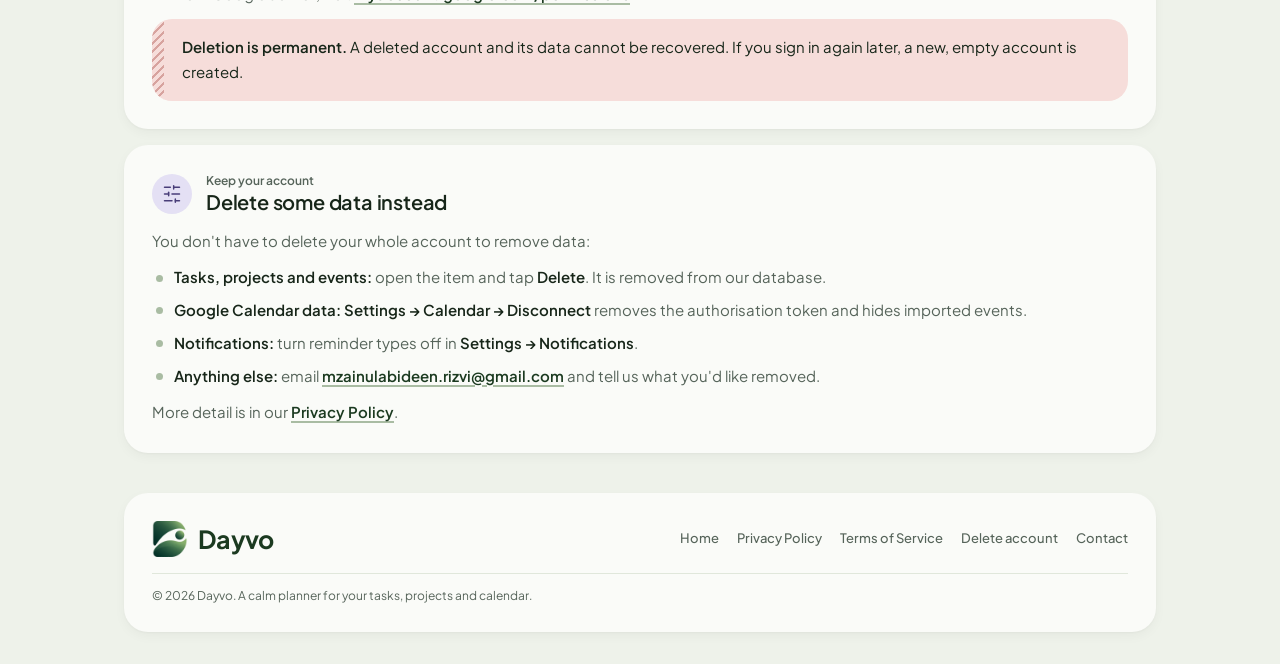
==== commit 9bf1e43e: "feat: feature modifications" ====
--- a/delete-account.html
+++ b/delete-account.html
@@ -124,14 +124,14 @@
               <span class="tone tone--sky"><svg class="ic"><use href="#i-user" /></svg></span>
               <div class="row__body">
                 <span class="row__title">Account and profile</span>
-                <span class="row__text">Your name, email address, profile picture link, Google account identifier and preferences.</span>
+                <span class="row__text">Your name, email address, profile picture link, Google account identifier, preferences and approximate region (country and city).</span>
               </div>
             </div>
             <div class="row">
               <span class="tone tone--mint"><svg class="ic"><use href="#i-list" /></svg></span>
               <div class="row__body">
                 <span class="row__title">Everything you created</span>
-                <span class="row__text">Tasks, projects, calendar events, reminders, repeat rules, completion history and productivity insights.</span>
+                <span class="row__text">Tasks, projects, calendar events, timetables and their slots, reminders, repeat rules, completion history and productivity insights.</span>
               </div>
             </div>
             <div class="row">
@@ -145,7 +145,7 @@
               <span class="tone tone--peach"><svg class="ic"><use href="#i-bell" /></svg></span>
               <div class="row__body">
                 <span class="row__title">Notifications</span>
-                <span class="row__text">Your notification inbox, scheduled reminders and device push tokens.</span>
+                <span class="row__text">Your notification inbox, scheduled reminders and device push tokens. Timetable reminders scheduled on the phone are removed when you sign out or delete your account.</span>
               </div>
             </div>
             <div class="row">
